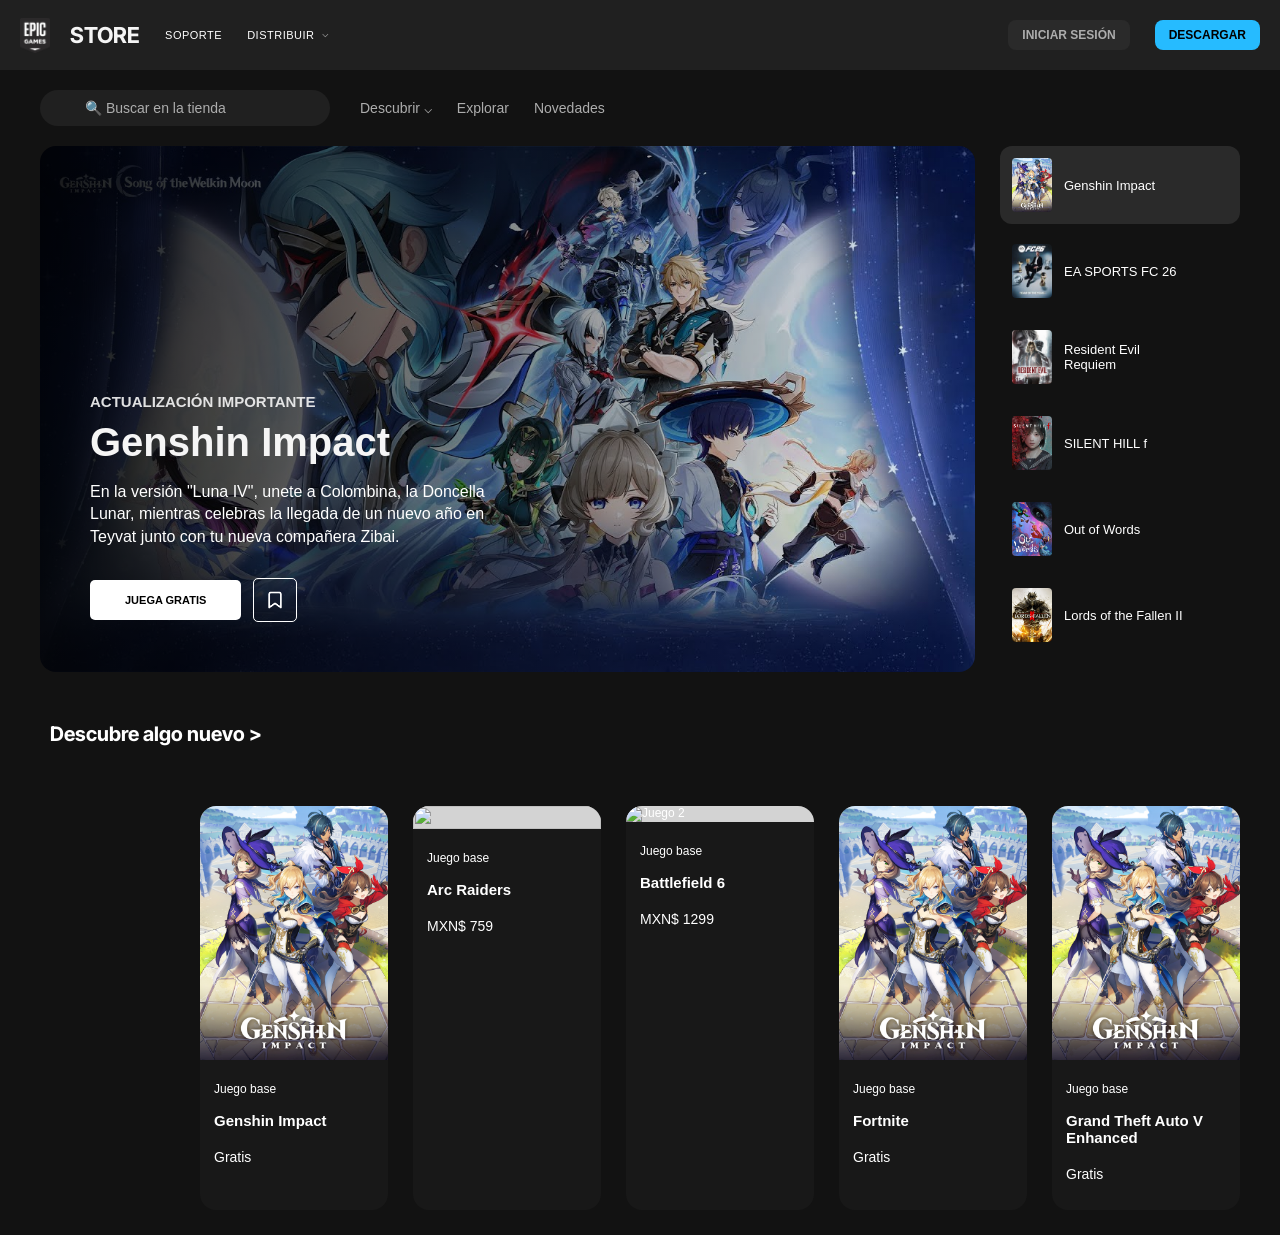
==== index.html @ d5b63698 "responsivessss" ====
<!DOCTYPE html>
<html lang="es">
<head>
    <meta charset="UTF-8">
    <meta name="viewport" content="width=device-width, initial-scale=1.0">
    <title>Epic Games Store</title>
    <link rel="stylesheet" href="act1.css">
</head>
<body>

    <nav class="navbar">
        <div class="nav-left">
            <div class="logo"><img src="img/epicgameslogo.png">
                <div class="tienda"><a href="https://store.epicgames.com/es-MX/" target="_blank"><strong>STORE</strong></a></div>
            </div>

            <div class="nav-links">
                <a href="https://www.epicgames.com/help/assistant" target="_blank">Soporte</a>

                <a href="#">Distribuir <span class="distribute-icon">⌵</span></a>
            </div>
        </div>
        <div class="nav-right">
            <a href="https://www.epicgames.com/id/login?lang=es-MX&noHostRedirect=true&redirectUrl=https%3A%2F%2Fstore.epicgames.com%2Fes-MX%2F&client_id=875a3b57d3a640a6b7f9b4e883463ab4" class="btn-login" target="_blank">Iniciar sesión</a>
            <a href="#" class="btn-download">Descargar</a>
        </div>
    </nav>

    <div class="sub-nav">
        <div class="search-container">
            <span></span>
            <input type="text" class="search-bar" placeholder="🔍 Buscar en la tienda">
        </div>
        <div class="menu-discover">
            <a href="#">Descubrir ⌵</a>
            <a href="#">Explorar</a>
            <a href="#">Novedades</a>
        </div>
    </div>

    <main>
        <div class="hero-container">        
            <section class="main-banner">
                <div class="banner-content">
                    <p class="tag">ACTUALIZACIÓN IMPORTANTE</p>
                    <h1 class="game-title">Genshin Impact</h1>
                    <p class="game-desc">En la versión "Luna IV", unete a Colombina, la Doncella Lunar, mientras celebras la llegada de un nuevo año en Teyvat junto con tu nueva compañera Zibai.</p>
                    <div class="banner-buttons">
                        <a href="https://store.epicgames.com/es-MX/p/genshin-impact" target="_parent" class="btn-play">Juega gratis</a>
                        <a href="https://www.epicgames.com/id/login?lang=es-MX&noHostRedirect=true&redirectUrl=https%3A%2F%2Fstore.epicgames.com%2Fes-MX%2F&client_id=875a3b57d3a640a6b7f9b4e883463ab4" class="btn-wishlist"><img src="img/bookmark.webp"></a>
                    </div>
                </div>
            </section>

            <aside class="side-list">
                <div class="side-item active">
                    <img src="img/genshin2.jpg" class="side-thumb" alt="Genshin">
                    <div class="side-info">Genshin Impact</div>
                </div>
                
                <div class="side-item">
                    <img src="img/eafc26.jpg" class="side-thumb" alt="EAFC">
                    <div class="side-info">EA SPORTS FC 26</div>
                </div>

                <div class="side-item">
                    <img src="img/re9.avif" class="side-thumb" alt="RE9">
                    <div class="side-info">Resident Evil <div class="Requiem"></div>Requiem</div>
                </div>

                <div class="side-item">
                    <img src="img/silenthill.jpg" class="side-thumb" alt="Silent">
                    <div class="side-info">SILENT HILL f</div>
                </div>

                <div class="side-item">
                    <img src="img/outofwords.jpeg" class="side-thumb" alt="Words">
                    <div class="side-info">Out of Words</div>
                </div>

                <div class="side-item">
                    <img src="img/lords2.jpg" class="side-thumb" alt="Lords">
                    <div class="side-info">Lords of the Fallen II</div>
                </div>
            </aside>
            
        </div>


        <div class="game-nav"><strong>Descubre algo nuevo </strong><span>></span></div>

        <div class="game-container">
            <div class="game-item">
                <div class="game-thumb"><img src="img/genshin_impact_poster.jpg" alt=""></div>
                <div class="game-info">
                    <p class="game-id">Juego base</p>
                    <p class="game-title-card">Genshin Impact</p>
                    <p class="game-price">Gratis</p>
                </div>
            </div>
        <div class="game-item">
            <div class="game-thumb"><img src="img/otro_juego.jpg" alt=""></div>
            <div class="game-info">
                <p class="game-id">Juego base</p>
                <p class="game-title-card">Arc Raiders</p>
                <p class="game-price">MXN$ 759</p>
        </div>
        </div>
            <div class="game-item">
                <div class="game-thumb"><img src="img/otro_juego.jpg" alt="Juego 2"></div>
                <div class="game-info">
                    <p class="game-id">Juego base</p>
                    <p class="game-title-card">Battlefield 6</p>
                    <p class="game-price">MXN$ 1299</p>
            </div>
        </div>
        <div class="game-item">
                <div class="game-thumb"><img src="img/genshin_impact_poster.jpg" alt=""></div>
                <div class="game-info">
                    <p class="game-id">Juego base</p>
                    <p class="game-title-card">Fortnite</p>
                    <p class="game-price">Gratis</p>
                </div>
            </div>
            <div class="game-item">
                <div class="game-thumb"><img src="img/genshin_impact_poster.jpg" alt=""></div>
                <div class="game-info">
                    <p class="game-id">Juego base</p>
                    <p class="game-title-card">Grand Theft Auto V Enhanced</p>
                    <p class="game-price">Gratis</p>
                </div>
            </div>
            

        
    </main>

</body>
</html>
---- act1.css ----
/*Aqui importe una fuente externa que descargue en google para poder usarla dentro de mi pagina*/
@font-face {
    font-family: 'Inter Tight'; 
    src: url('font/static/InterTight-Bold.ttf') format('truetype'); /*truetype significa que no cambia nada*/
    font-weight: normal;
    font-style: normal;
}

/*el ease significa que el movimiento es suave y no muy agresivo*/

/*el body es para pintar el fondo completo atras y alinearlo a toda la pantalla*/
body {
    background-color: #121212;
    color: #f5f5f5;
    font-family: Arial, Helvetica, sans-serif; /*Hincapie: sin estos, toda la pagina pierde su tipo de letra*/
    margin: 0;
    padding: 0;
}

/*este lo use para realizar todo el navbar (lo que dice store y asi, es para darle el formato*/
.navbar {
    background-color: #202020;
    display: flex;
    align-items: center;
    justify-content: space-between;
    padding: 0 20px;
    height: 70px;
}
/*esta clase la use para separar los dos tipos de botones dentro del nav bar, este modifica el log, store, soporte y distribuir*/
.nav-left {
    display: flex; 
    align-items: center; 
    justify-content: center;
    gap: 25px;
    height: 70px;
}
/*darle formato al contenedor del logo*/      
.logo {
    display: flex;
    align-items: center; 
    gap: 20px;
    height: 70px;
}
/*darle formato a la imagen del logo*/
.logo img {
    height: 35px; 
    width: auto;
    background-color: transparent
}
/*darle formato a la palabra STORE*/
.tienda a{   
    height: 35px;         
    color: #f5f5f5;
    font-size: 22px;
    font-weight: bold;
    font-family: "Inter Tight", sans-serif;
}

/*Importantisimo: para quitar todo subrayado en las palabras que contengan enlaces*/
a {
    text-decoration: none;
    color: inherit;
}
/*darle el formato al contenedor de los links de distribuir y soporte*/
.nav-links { 
    display: flex; 
    gap: 25px;
    align-items: center;
}
/*darle formato al texto de los links de distribuir y soporte*/
.nav-links a {
    font-size: 11px; 
    color: white;
    display: inline-flex; 
    text-transform: uppercase; 
    letter-spacing: 0.5px;
    text-decoration: none;
    cursor: pointer;
}

/*acomodar la  flechita que est ajunto a distribuir*/
.distribute-icon{
    margin-left: 7px;
    color: #adadad;
    transform: translateY(-2px);
}


.nav-links a {
    color: white;
    transition: all 0.2s ease;
}
/*funcion hover a la hora de interactuar con los links*/
.nav-links a:hover {
    color: gray;
    transform: scale(1.05);
}


/*formato de los botones de iniciar sesion y descargar*/
.nav-right { 
    display: flex;
    align-items: center;
    gap: 25px; 
}

/*formato del boton de iniciar sesion*/
.btn-login { 
    font-size: 12px;
    font-weight: 700;
    background-color: #2a2a2a;
    color: #adadad;
    padding: 8px 14px;
    border-radius: 8px;
    text-decoration: none; 
    text-transform: uppercase;
    transition: all 0.2s ease;
}
/*funcion hover del boton de iniciar sesion*/
.btn-login:hover { 
    background-color: #3a3a3a; 
    color: white;
    transform: scale(1.05); 
}
/*formato del boton de descargar*/
.btn-download { 
    background-color: #26bbff; 
    color: black; 
    padding: 8px 14px; 
    border-radius: 8px; 
    font-size: 12px; 
    font-weight: 700; 
    text-decoration: none; 
    text-transform: uppercase; 
    transition: all 0.2s ease;
}
/*funcion hover del boton de descargar*/
.btn-download:hover { 
    background-color: #6fc3f0;
    transform: scale(1.05); 
}

/*formato del contenedor situado abajo de la navbar*/
.sub-nav {
    padding: 20px 40px;
    display: flex;
    align-items: center;
    gap: 30px;
}

/*formato de la barra de busqueda*/
.search-bar {
    background-color: #202020; 
    color: #f5f5f5;
    border: none;
    border-radius: 25px; 
    padding: 10px 15px 10px 45px; 
    width: 230px;
    font-size: 14px;
    outline: none; /*quitar el borde azul que aparece al seleccionar la barra*/
    transition: all 0.2s;
}
/*funcion a la hora de interactuar con la barra de busqueda*/
.search-bar::placeholder {
    color: #adadad;
}
/*funcion a la hora de poner el cursor en la barra de busqueda*/
.search-bar:focus {
    background-color: #2a2a2a;
}

/*formato del contenedor de los links de descubrir, explorar y novedades*/
.menu-discover {
    display: flex;
    gap: 25px;
    color: #adadad;
    font-size: 14px;
    cursor: pointer;
}

/*formato de los links de descubrir, explorar y novedades*/
.menu-discover a {
    color: #adadad;
    transition: all 0.2s ease;
    
}
/*funcion hover de los links de descubrir, explorar y novedades*/
.menu-discover a:hover {
    color: white;
    transition: all 0.2s ease;
    transform: scale(1.02);
}

/*foramto del contenedor grande que incluye la imagen, el texto y los botones*/
.hero-container {
    display: grid;
    grid-template-columns: 1fr 240px;
    gap: 25px;
    padding: 0 40px;
    max-width: 1320px;
    margin: 0 auto;
}

/*formato de la imagen principal*/
.main-banner {
    position: relative;
    border-radius: 16px;
    overflow: hidden;
    aspect-ratio: 16 / 9; /*aspecto de radio 16:9, normalmente se usa en pantallas HD*/
    background-color: #222;
    background-image: linear-gradient(to right, rgba(0,0,0,0.9), transparent), url('img/genshin.png'); /*que imagen va dentro del mini contenedor de la imagen*/
    background-size: cover; /*que la imagen cubra todo el contenedor*/
    background-position: center; 
}

/*formato del texto que va adentro del contenedor donde esta la imagen*/
.banner-content {
    position: absolute; /*para que se quede dentro del contenedor de la imagen*/
    bottom: 50px;
    left: 50px;
    max-width: 400px;
}

/*formato del titulo del juego dentro del contenedor de la imagen*/
.tag { 
    font-size: 15px; 
    font-family: 'Noto Sans' sans-serif; 
    font-weight: 700; 
    margin-bottom: 10px; 
    opacity: 0.9; 
}

/*formato del titulo del juego dentro del contenedor de la imagen*/
.game-title { 
    font-size: 40px; 
    margin: 0 0 15px 0; 
}
/*formato de la descripcion dentro del contenedor de la imagen*/
.game-desc { 
    font-size: 16px; 
    color: white; 
    line-height: 1.4; 
    margin-bottom: 30px; 
}

/*contenedor de los botones que estan dentro de la imagen (juega gratis y el bookmark*/
.banner-buttons { 
    display: flex; 
    align-items: center; 
    gap: 12px; 
}

/**formato del boton de juega gratis*/
.btn-play { 
    background: white; 
    color: black; 
    padding: 14px 35px; 
    border-radius: 5px; 
    font-weight: bold; 
    text-decoration: none; 
    text-transform: uppercase; 
    font-size: 11px; 
    transition: all 0.2s ease; 
}
/*funcion hover del boton de juega gratis*/
.btn-play:hover {
    transform: scale(1.05);
}

/*formato del boton de wishlist (el del bookmark)*/
.btn-wishlist { 
    border: 1px 
    solid white; 
    width: 42px; 
    height: 42px; 
    display: flex; 
    align-items: center; 
    justify-content: center; 
    border-radius: 5px; 
    color: white; 
    text-decoration: none; 
    font-size: 20px; }

/*formato de la imagen que esta dentro del boton wishlist (el bookmark)*/    
.btn-wishlist img {
    width: 20px;
    height: 20px;
    filter: invert(1); 
    display: block;
}

/*funcion hover del boton wishlist (el del bookmark)*/
.btn-wishlist:hover { 
    background: gray;
    transition: all 0.2s ease;
    transform: scale(1.05);
}

/*formato del contenedor lateral que incluye la lista de juegos*/
.side-list {
    display: flex;
    flex-direction: column; /*los elementos estan formados en columna*/
    gap: 8px;
}

/*formato de cada elemento dentro del contenedor lateral*/
.side-item {
    display: flex;
    align-items: center;
    gap: 12px;
    padding: 12px;
    border-radius: 12px;
    cursor: pointer;
    transition: background 0.2s ease;
}
/*funcion hover de cada elemento dentro del contenedor lateral*/
.side-item:hover { 
    background-color: #2a2a2a; 
}
/*formato del elemento seleccionado con el click dentro del contenedor lateral*/
.side-item.active { 
    background-color: #2a2a2a; 
}

/*formato de la imagen pequena de cada juego dentro del contenedor lateral*/
.side-thumb {
    width: 40px;
    height: 54px;
    border-radius: 4px;
    object-fit: cover;
}

/*formato del titulo de cada juego dentro del contenedor lateral*/
.side-info {
    font-size: 13px;
    font-weight: 500;
    color: white;
}

/*formato del contenedor que esta debajo de la imagen principal (descubre algo nuevo*/
.game-nav {
    font-size: 20px;
    font-weight: 700;
    color: white;
    padding: 20px 40px;
    margin-top: 30px;
    margin-bottom: 15px;
    margin-left: 160px;
    font-family: "Inter Tight", sans-serif;
}

/*formato del contenedor que incluye todos los juegos*/
.game-container {
    display: flex;
    gap: 25px;
    padding: 25px 40px;
    margin-left: 160px;
    grid-template-columns: repeat(5,1fr);
}

/*formato de cada juego dentro del contenedor de juegos*/
.game-item {
    display: flex;
    flex-direction: column;
    width: 220px;
    background-color: #181818;
    border-radius: 16px;
    cursor: pointer;
    overflow: hidden; /*para que no se desborde*/
    font-size: 12px;
    font-weight: 500;
    color: white;
    transition: transform 0.15s ease, box-shadow 0.15s ease, background-color 0.15s ease; 
}
/*funcion hover de cada juego dentro del contenedor de juegos*/
.game-item:hover {
    background-color: #1f1f1f;
    box-shadow: 0 10px 25px rgba(0, 0, 0, 0.6); /*actua como un gradient al pasar el cursor por encima*/
    transform: translateY(-4px); /*para que se eleve un poco al pasar el cursor por encima*/
}

/*formato del contenedor de la imagen de cada juego*/
.game-thumb {
    width: 100%;
    background-color: #d3d3d3;
}

/*formato de la imagen de cada juego dentro del contenedor de la imagen*/
.game-thumb img {
    width: 100%;
    height: 100%;
    object-fit: cover;
}

/*formato del contenedor que incluye el titulo, precio y descripcion de cada juego*/
.game-title-card {
    font-size: 15px;
    font-weight: 700;
    margin: 4px 0 6px 0;
}

/*formato del texto del precio del juego*/
.game-price{
    font-size: 14px;
}
/*formato del texto de la descripcion del juego (juego base, complemento, etc)*/
.game-desc-card {
    font-size: 12px;
    font-weight: 500;
    color: white;
}
/*formato del contenedor que incluye el titulo, precio y descripcion de cada juego*/
.game-info{
    display: flex;
    flex-direction: column;
    padding: 10px 14px 14px;
    text-align: left;
}

/*responsive a la hora de deslizar o hacer mas pequena la pantalla*/
@media (max-width: 1200px) {
    .hero-container { grid-template-columns: 1fr; /*se pocisiona columna una por una*/ 
    }
    .side-list { display: none; /*oculta el contenedor lateral de juegos*/ 
    }
    .game-container { margin-left: 0; /*quita el margen izquierdo del contenedor de juegos*/ 
    }
}

@media (max-width:500px) {
    .game-container {
        flex-direction: column; 
        align-items: center;
        grid-template-columns: 1fr; 
    }
}

@media (max-width:1700px) {
    .game-nav {
        margin-left: 10px; 
    }

}
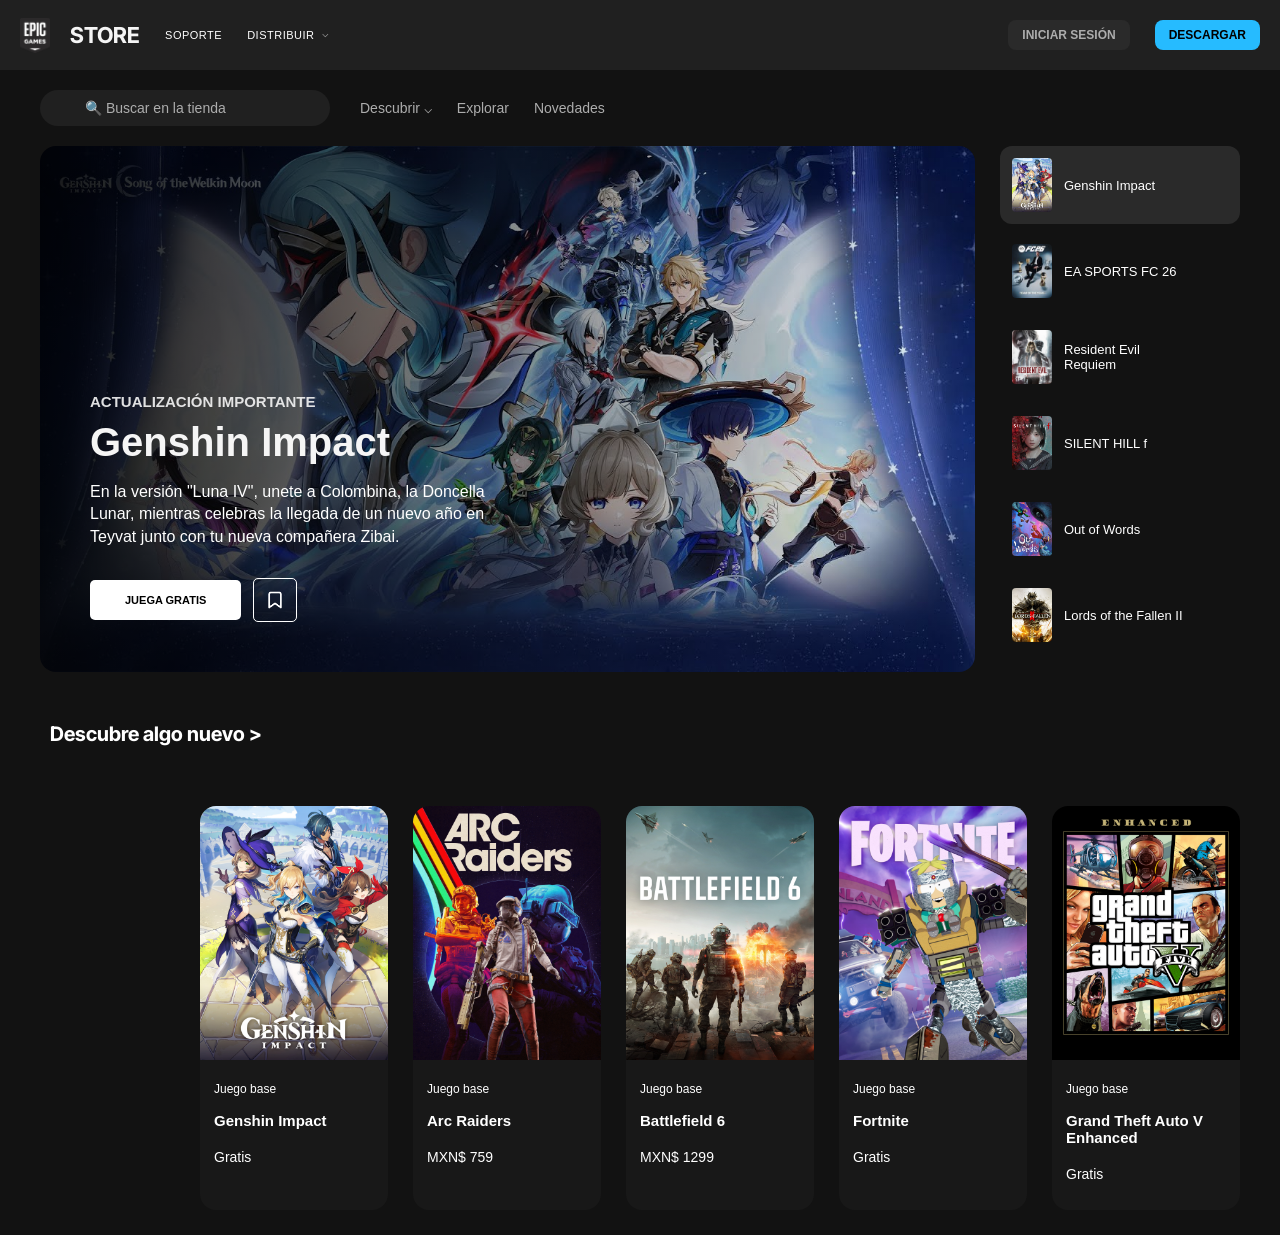
==== commit 254f00b3: "a" ====
--- a/index.html
+++ b/index.html
@@ -87,7 +87,7 @@
         </div>
 
 
-        <div class="game-nav"><strong>Descubre algo nuevo </strong><span>></span></div>
+        <div class="game-nav"><strong>Descubre algo nuevo   </strong><span>></span></div>
 
         <div class="game-container">
             <div class="game-item">
@@ -99,7 +99,7 @@
                 </div>
             </div>
         <div class="game-item">
-            <div class="game-thumb"><img src="img/otro_juego.jpg" alt=""></div>
+            <div class="game-thumb"><img src="img/arc-raiders.jpg" alt=""></div>
             <div class="game-info">
                 <p class="game-id">Juego base</p>
                 <p class="game-title-card">Arc Raiders</p>
@@ -107,7 +107,7 @@
         </div>
         </div>
             <div class="game-item">
-                <div class="game-thumb"><img src="img/otro_juego.jpg" alt="Juego 2"></div>
+                <div class="game-thumb"><img src="img/bf6.jpeg" alt="Juego 2"></div>
                 <div class="game-info">
                     <p class="game-id">Juego base</p>
                     <p class="game-title-card">Battlefield 6</p>
@@ -115,7 +115,7 @@
             </div>
         </div>
         <div class="game-item">
-                <div class="game-thumb"><img src="img/genshin_impact_poster.jpg" alt=""></div>
+                <div class="game-thumb"><img src="img/fort.jpg" alt=""></div>
                 <div class="game-info">
                     <p class="game-id">Juego base</p>
                     <p class="game-title-card">Fortnite</p>
@@ -123,7 +123,7 @@
                 </div>
             </div>
             <div class="game-item">
-                <div class="game-thumb"><img src="img/genshin_impact_poster.jpg" alt=""></div>
+                <div class="game-thumb"><img src="img/gtav.jpeg" alt=""></div>
                 <div class="game-info">
                     <p class="game-id">Juego base</p>
                     <p class="game-title-card">Grand Theft Auto V Enhanced</p>
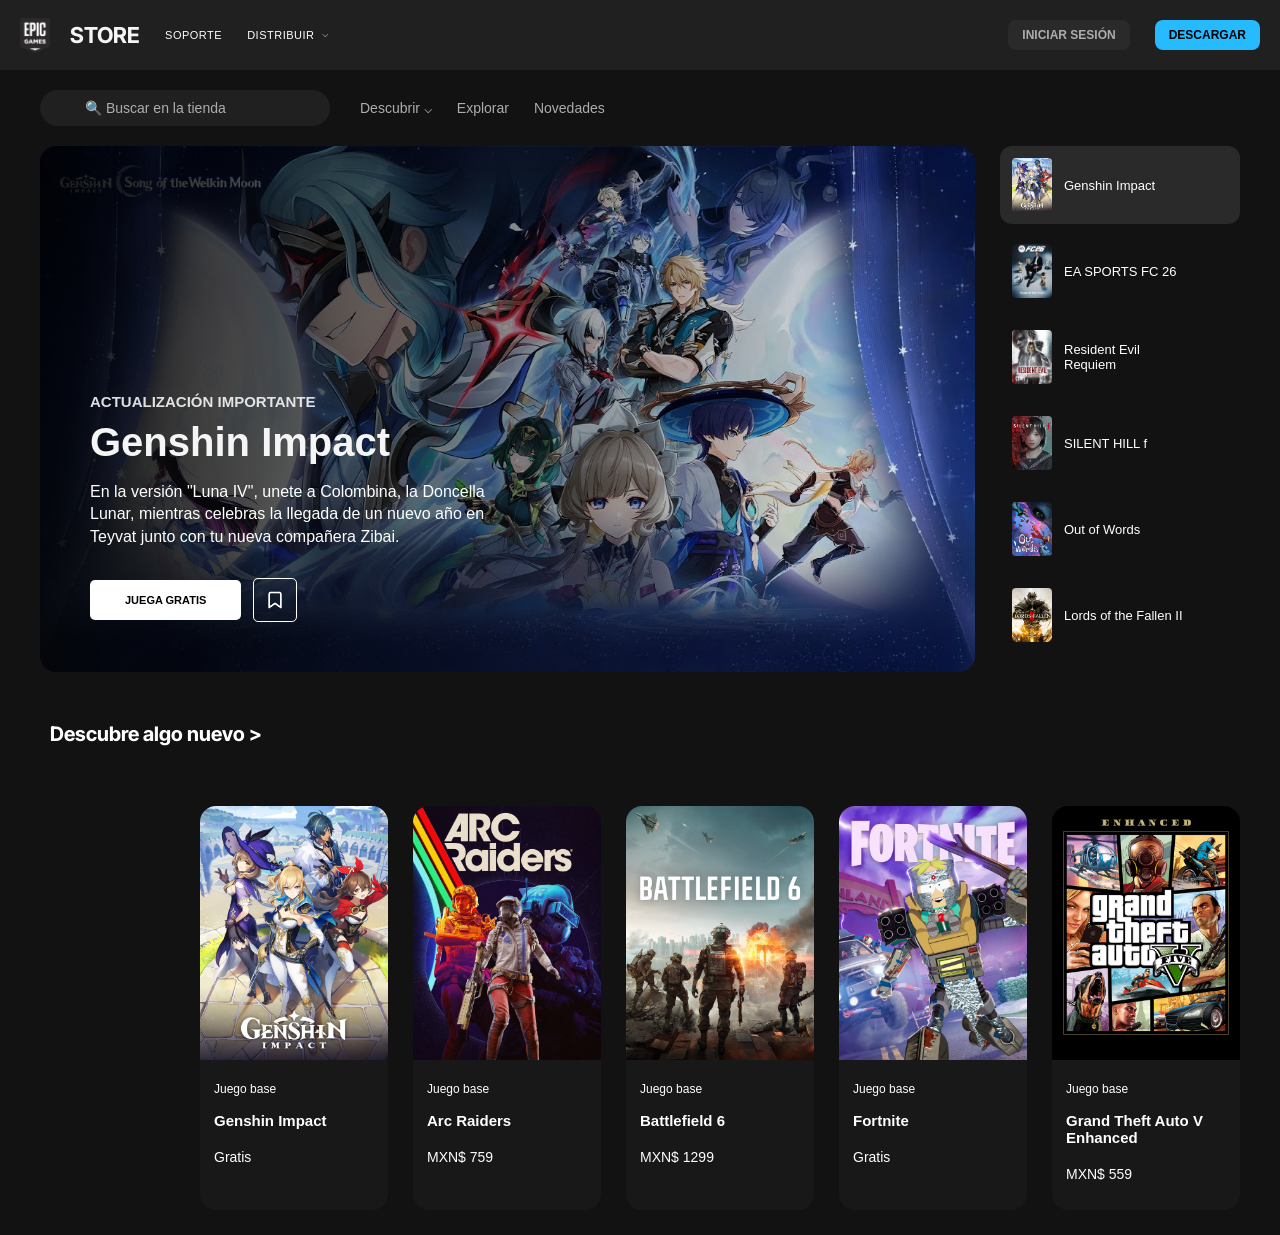
==== commit af5ff542: "Update index.html" ====
--- a/index.html
+++ b/index.html
@@ -91,48 +91,59 @@
 
         <div class="game-container">
             <div class="game-item">
+                <a href="https://store.epicgames.com/en-US/p/genshin-impact" class="game-link">
                 <div class="game-thumb"><img src="img/genshin_impact_poster.jpg" alt=""></div>
                 <div class="game-info">
                     <p class="game-id">Juego base</p>
                     <p class="game-title-card">Genshin Impact</p>
                     <p class="game-price">Gratis</p>
                 </div>
+                </a>
             </div>
+            
         <div class="game-item">
+            <a href="https://store.epicgames.com/en-US/p/arc-raiders" class="game-link">
             <div class="game-thumb"><img src="img/arc-raiders.jpg" alt=""></div>
             <div class="game-info">
                 <p class="game-id">Juego base</p>
                 <p class="game-title-card">Arc Raiders</p>
                 <p class="game-price">MXN$ 759</p>
         </div>
+        </a>
         </div>
             <div class="game-item">
-                <div class="game-thumb"><img src="img/bf6.jpeg" alt="Juego 2"></div>
+                <a href="https://store.epicgames.com/en-US/p/battlefield-6" class="game-link">
+                <div class="game-thumb"><img src="img/bf6.jpeg" alt=""></div>
                 <div class="game-info">
                     <p class="game-id">Juego base</p>
                     <p class="game-title-card">Battlefield 6</p>
                     <p class="game-price">MXN$ 1299</p>
             </div>
+            </a>
         </div>
+
         <div class="game-item">
+            <a href="https://store.epicgames.com/en-US/p/fortnite" class="game-link">
                 <div class="game-thumb"><img src="img/fort.jpg" alt=""></div>
                 <div class="game-info">
                     <p class="game-id">Juego base</p>
                     <p class="game-title-card">Fortnite</p>
                     <p class="game-price">Gratis</p>
                 </div>
-            </div>
+                </a>
+        </div>
+
             <div class="game-item">
+                <a href="https://store.epicgames.com/en-US/p/grand-theft-auto-v" class="game-link">
                 <div class="game-thumb"><img src="img/gtav.jpeg" alt=""></div>
                 <div class="game-info">
                     <p class="game-id">Juego base</p>
                     <p class="game-title-card">Grand Theft Auto V Enhanced</p>
-                    <p class="game-price">Gratis</p>
+                    <p class="game-price">MXN$ 559</p>
                 </div>
+                </a>
             </div>
             
-
-        
     </main>
 
 </body>
--- a/act1.css
+++ b/act1.css
@@ -352,18 +352,27 @@
 
 /*formato del contenedor que incluye todos los juegos*/
 .game-container {
-    display: flex;
+    display: grid;
     gap: 25px;
     padding: 25px 40px;
     margin-left: 160px;
     grid-template-columns: repeat(5,1fr);
 }
 
+/*formato del enlace que envuelve cada juego dentro del contenedor de juegos*/
+.game-link {
+    text-decoration: none; /*para quitar el subrayado del enlace*/
+    color: inherit;
+    display: flex;
+    flex-direction: column;
+    height: 100%;
+    width: auto; 
+}
+
 /*formato de cada juego dentro del contenedor de juegos*/
 .game-item {
     display: flex;
     flex-direction: column;
-    width: 220px;
     background-color: #181818;
     border-radius: 16px;
     cursor: pointer;
@@ -428,6 +437,7 @@
     }
 }
 
+/*responsive que cuando la pantalla es muy pequena, los elementos se acomoden en columna de uno por uno*/
 @media (max-width:500px) {
     .game-container {
         flex-direction: column; 
@@ -435,7 +445,7 @@
         grid-template-columns: 1fr; 
     }
 }
-
+/*responsive que cuando la pantalla llegue a esa cantidad de pixeles, el descubrir algo nuevo se acomode normal, mientras se le quitara un poco de margen*/
 @media (max-width:1700px) {
     .game-nav {
         margin-left: 10px; 
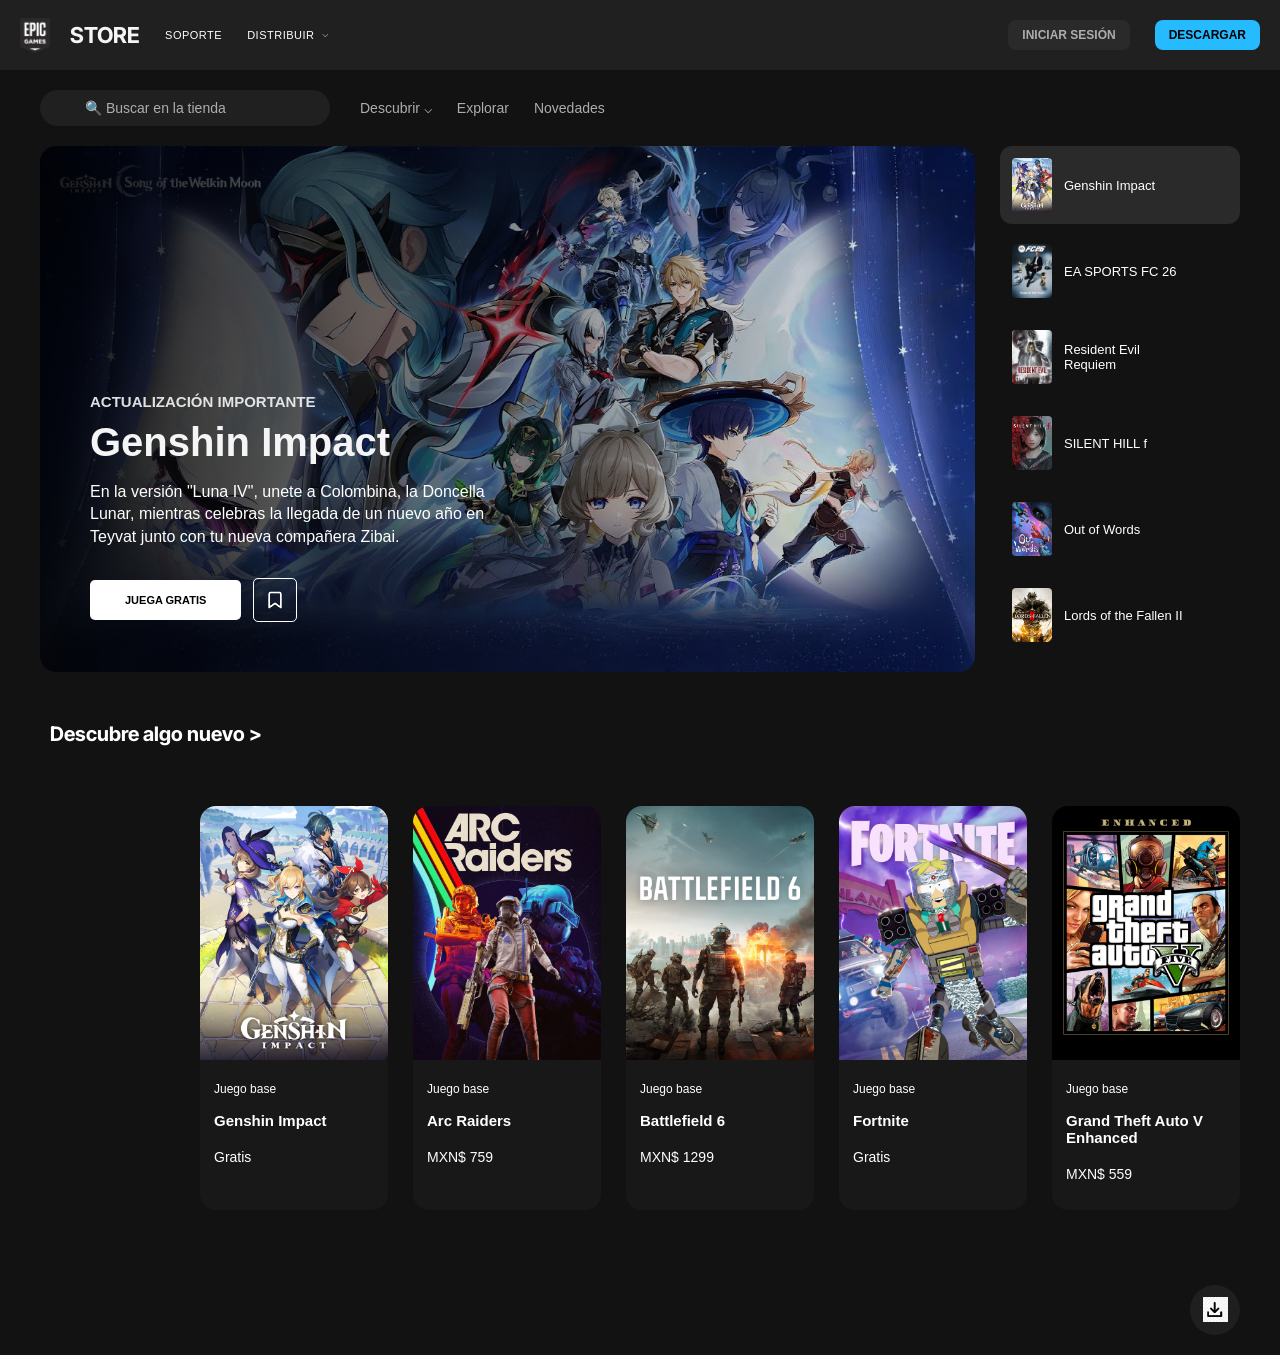
==== commit 16d18e1b: "a" ====
--- a/index.html
+++ b/index.html
@@ -143,7 +143,13 @@
                 </div>
                 </a>
             </div>
-            
+        </div>
+
+        <div class="contenedor-boton">
+            <button class="downloads" onclick="location.href='act2.html'">
+                <img src="img/download.jpg" alt="Descargas">
+            </button>
+        </div>
     </main>
 
 </body>
--- a/act1.css
+++ b/act1.css
@@ -450,5 +450,57 @@
     .game-nav {
         margin-left: 10px; 
     }
-
+}
+    @media screen and (max-width: 768px) {
+        .game-nav {
+            font-size: 18px;
+        }
+    }
+
+    @media screen and (max-width: 480px) {
+        .main-banner {
+            padding: 100px 20px;
+        }
+    }
+
+    @media screen and (max-width: 480px) {
+        .banner-content {
+            bottom: 20px;
+            left: 20px;
+            max-width: 90%;
+        }
+    }
+
+/*formato del contenedor del boton de descargas*/
+.contenedor-boton {
+    display: flex;
+    padding: 20px 40px;
+    justify-content: right;
+    margin-top: 30px;
+}
+
+.downloads {
+    width: 50px;
+    height: 50px;
+    border-radius: 50%;
+    background-color: #1f1f1f;
+    border: none;
+    display: flex;
+    align-items: center;
+    justify-content: center;
+    cursor: pointer;
+    transition: scale 0.2s ease;
+    transition: background 0.3s;
+    padding: 0;
+}
+
+.downloads:hover {
+    background-color: #181818;
+    transform: scale(1.1);
+    transition: 0.4s ease;
+}
+
+.downloads img {
+    width: 25px;
+    height: auto;
 }
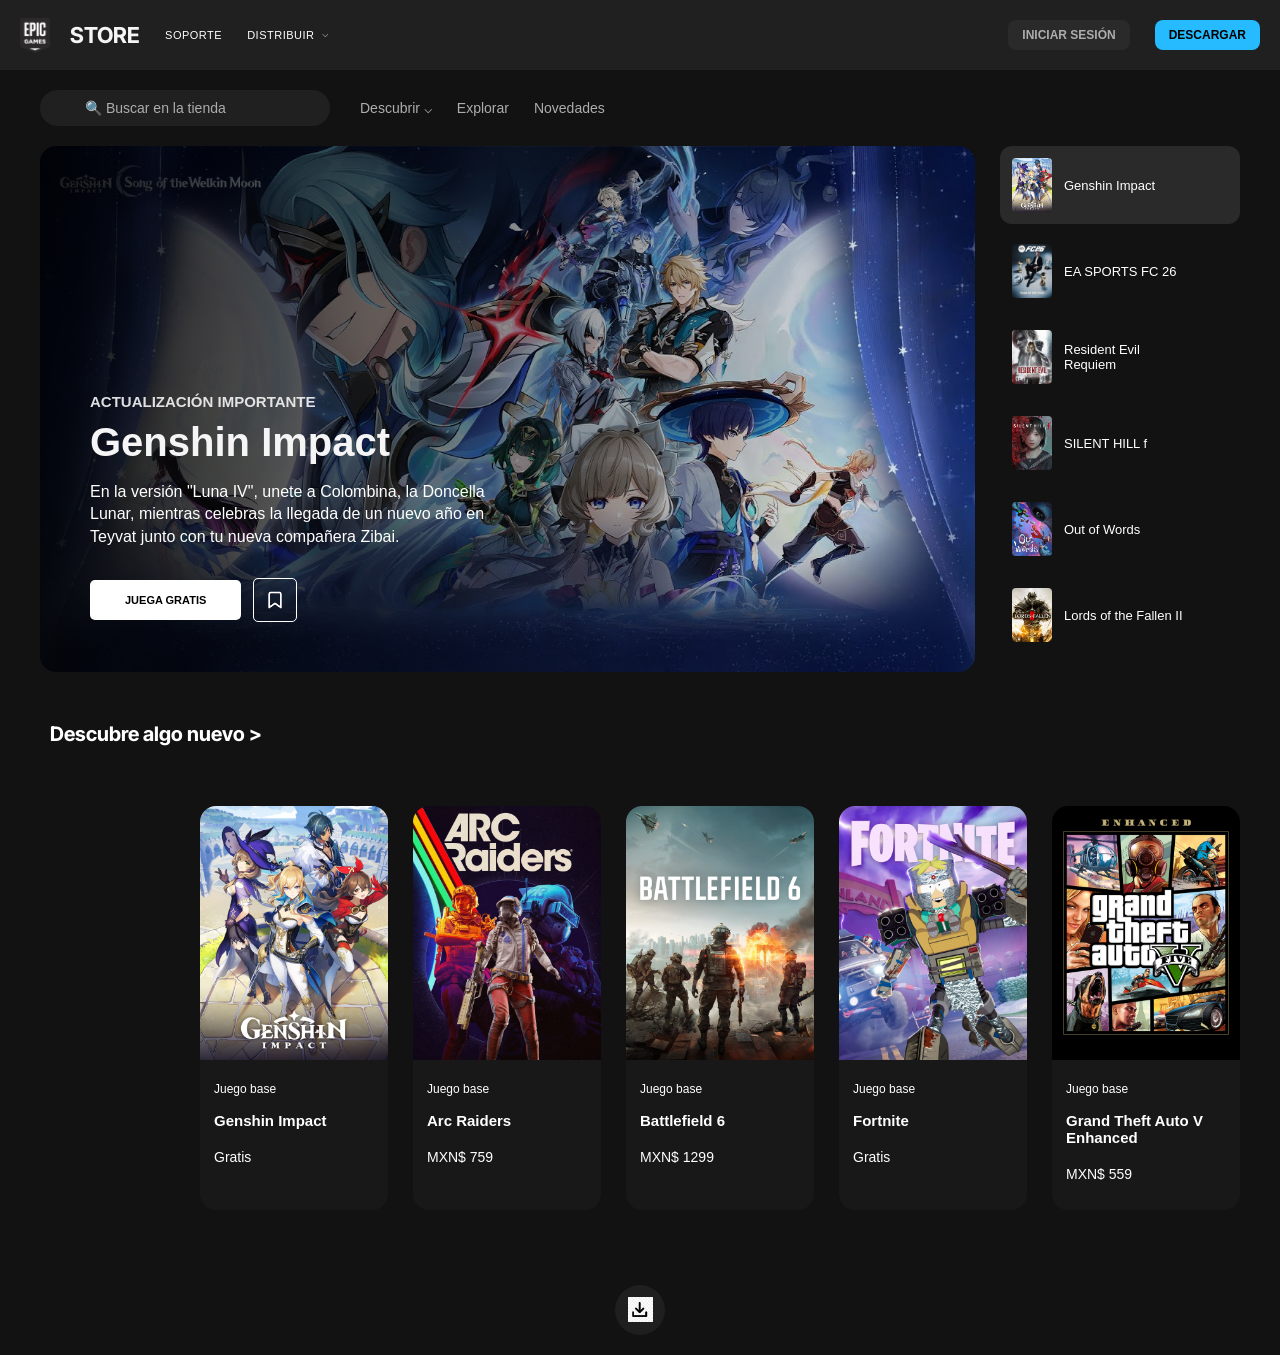
==== commit 1749f59c: "a" ====
--- a/index.html
+++ b/index.html
@@ -5,6 +5,7 @@
     <meta name="viewport" content="width=device-width, initial-scale=1.0">
     <title>Epic Games Store</title>
     <link rel="stylesheet" href="act1.css">
+    <link rel="icon" href="img/epicgameslogo.png">
 </head>
 <body>
 
--- a/act1.css
+++ b/act1.css
@@ -475,7 +475,7 @@
 .contenedor-boton {
     display: flex;
     padding: 20px 40px;
-    justify-content: right;
+    justify-content: center;
     margin-top: 30px;
 }
 
